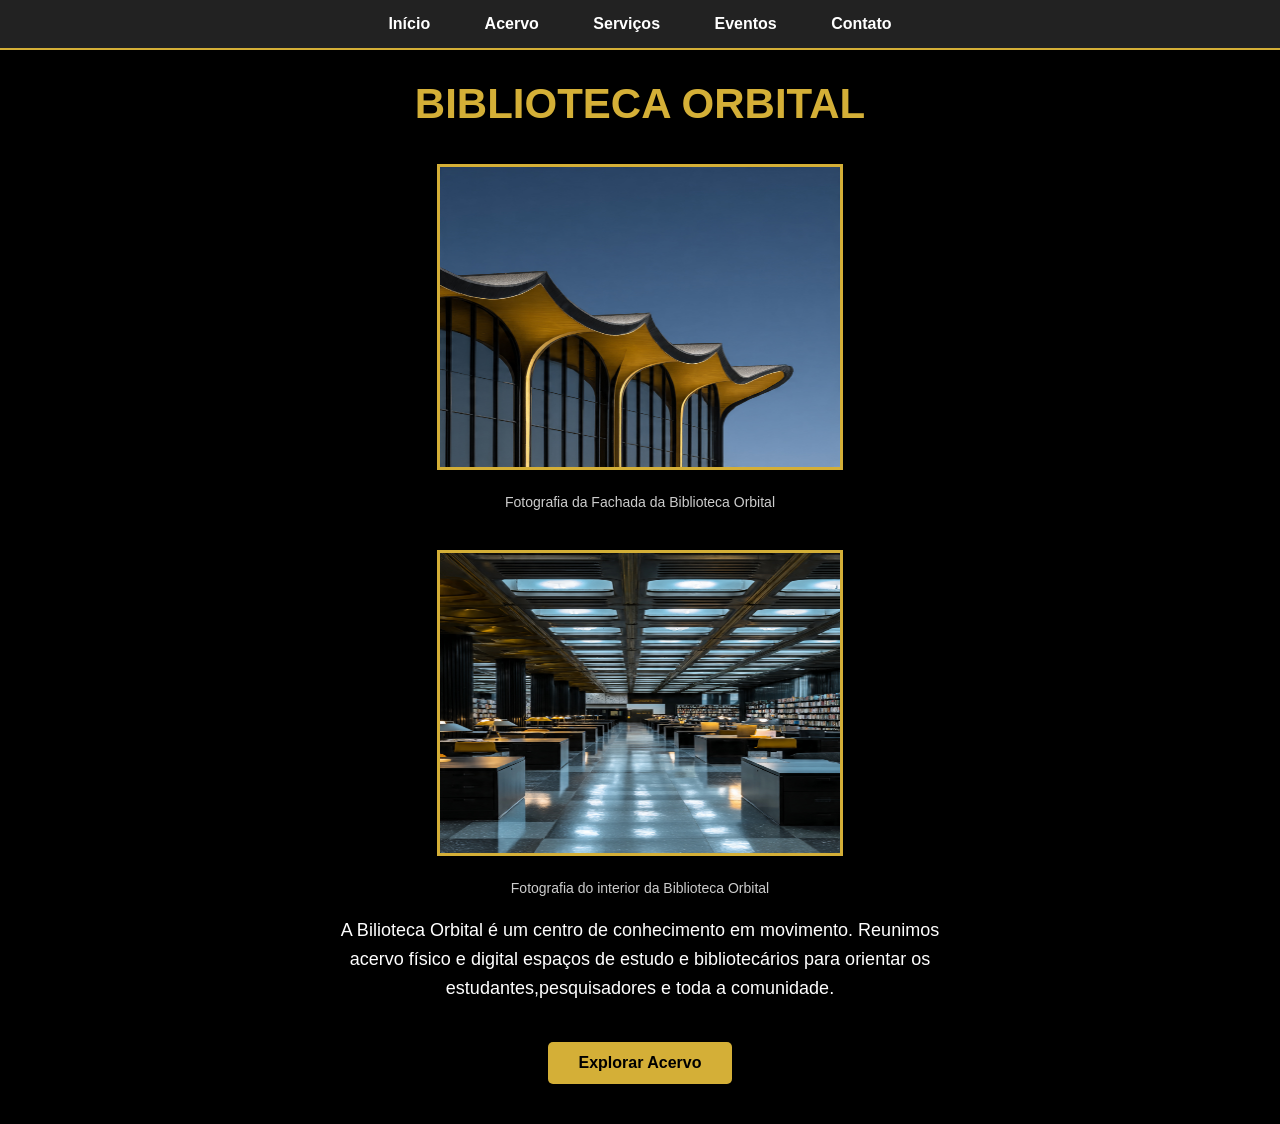
==== index.html @ 42d78357 "Renomeia home.html para index.html, e faz a mudança dentro de cada arquivo." ====
<!DOCTYPE html>
<html  lang="pt-BR">
<head>
    <meta charset="UTF-8">
	
    <title>Biblioteca Orbital</title>
	<style>
	    body { 
		background: #000;
		color: #FFF; 
		font-family:Arial, sans-serif;
		margin: 0;
		text-align: center;
		}
		
		h1 { 
		color: #D4AF37;
		font-size: 42px; 
		margin: 30px 0 10px 0;
		} 
		img { 
		width: 80%;
		max-width: 400px;
		border: 3px solid	#D4AF37; 
		margin: 20px 0; 
		}
		
		figcaption {
		    color: #CCCCCC;
		    font-size: 14px;
			margin-bottom: 20px;
		}
		.menu {
		
		 background: #222; 
		 padding: 15px; 
		 border-bottom: 2px solid  #D4AF37; 
	 } 
       .menu a { 
	   color: #FFF; 
	   text-decoration: none; 
	   margin: 0 25px; 
	   font-weight: bold; 
	   font-size: 16px;
   }
	   .menu a:hover { 
	   color: #D4AF37;
   }        
        p  {
		font-size: 18px;
		max-width: 600px; 
		margin: 20px auto;
		padding: 0 20px;
		line-height: 1.6; 
	}
	.btn {
        display: inline-block;
        background: #D4AF37;
        color: #000;
        padding: 12px 30px;
        text-decoration: none;
        font-weight: bold;
        border-radius: 5px;
        margin: 20px 0 40px 0;
        transition: filter 0.2s;
    }
        
        .btn:hover {
            filter: brightness(1.1);
        }
		
		
		@media (max-width: 480px) {
        h1 { font-size: 32px; }
	   .menu a { margin: 0 10px; display: inline-block; padding: 5px 0; }
       img { width: 95%; }
	   p { font-size: 16px; }
}
   
	</style>	

</head>
<body>
     <div>
            
    <div class="menu">
        <a href="index.html">Início</a>
        <a href="acervo.html">Acervo</a>
        <a href="servicos.html">Serviços</a>
        <a href="eventos.html">Eventos</a>
        <a href="contato.html">Contato</a>
		</div>
    </div>
    
    <div class="conteúdo">
        <h1>BIBLIOTECA ORBITAL</h1>
		
		<figure>
		<img src="img/contato.jpg" alt="Fachada da Biblioteca Orbital" width="480" height="300" />
        <figcaption>Fotografia da Fachada da Biblioteca Orbital </figcaption>
		
		    <img src="img/home.jpg" alt="Fotografia do interior da Biblioteca Orbital"width="400" height="300" >
		        <figcaption>Fotografia do interior da Biblioteca Orbital </figcaption>
		
		
		</figure>
        <p>A Bilioteca Orbital é um centro de conhecimento em movimento. Reunimos acervo físico e digital espaços de estudo e bibliotecários para orientar os estudantes,pesquisadores e toda a comunidade.</p>
		
        <a href="acervo.html" class="btn">Explorar Acervo</a>
    </div>
	
	
</body>

</html>
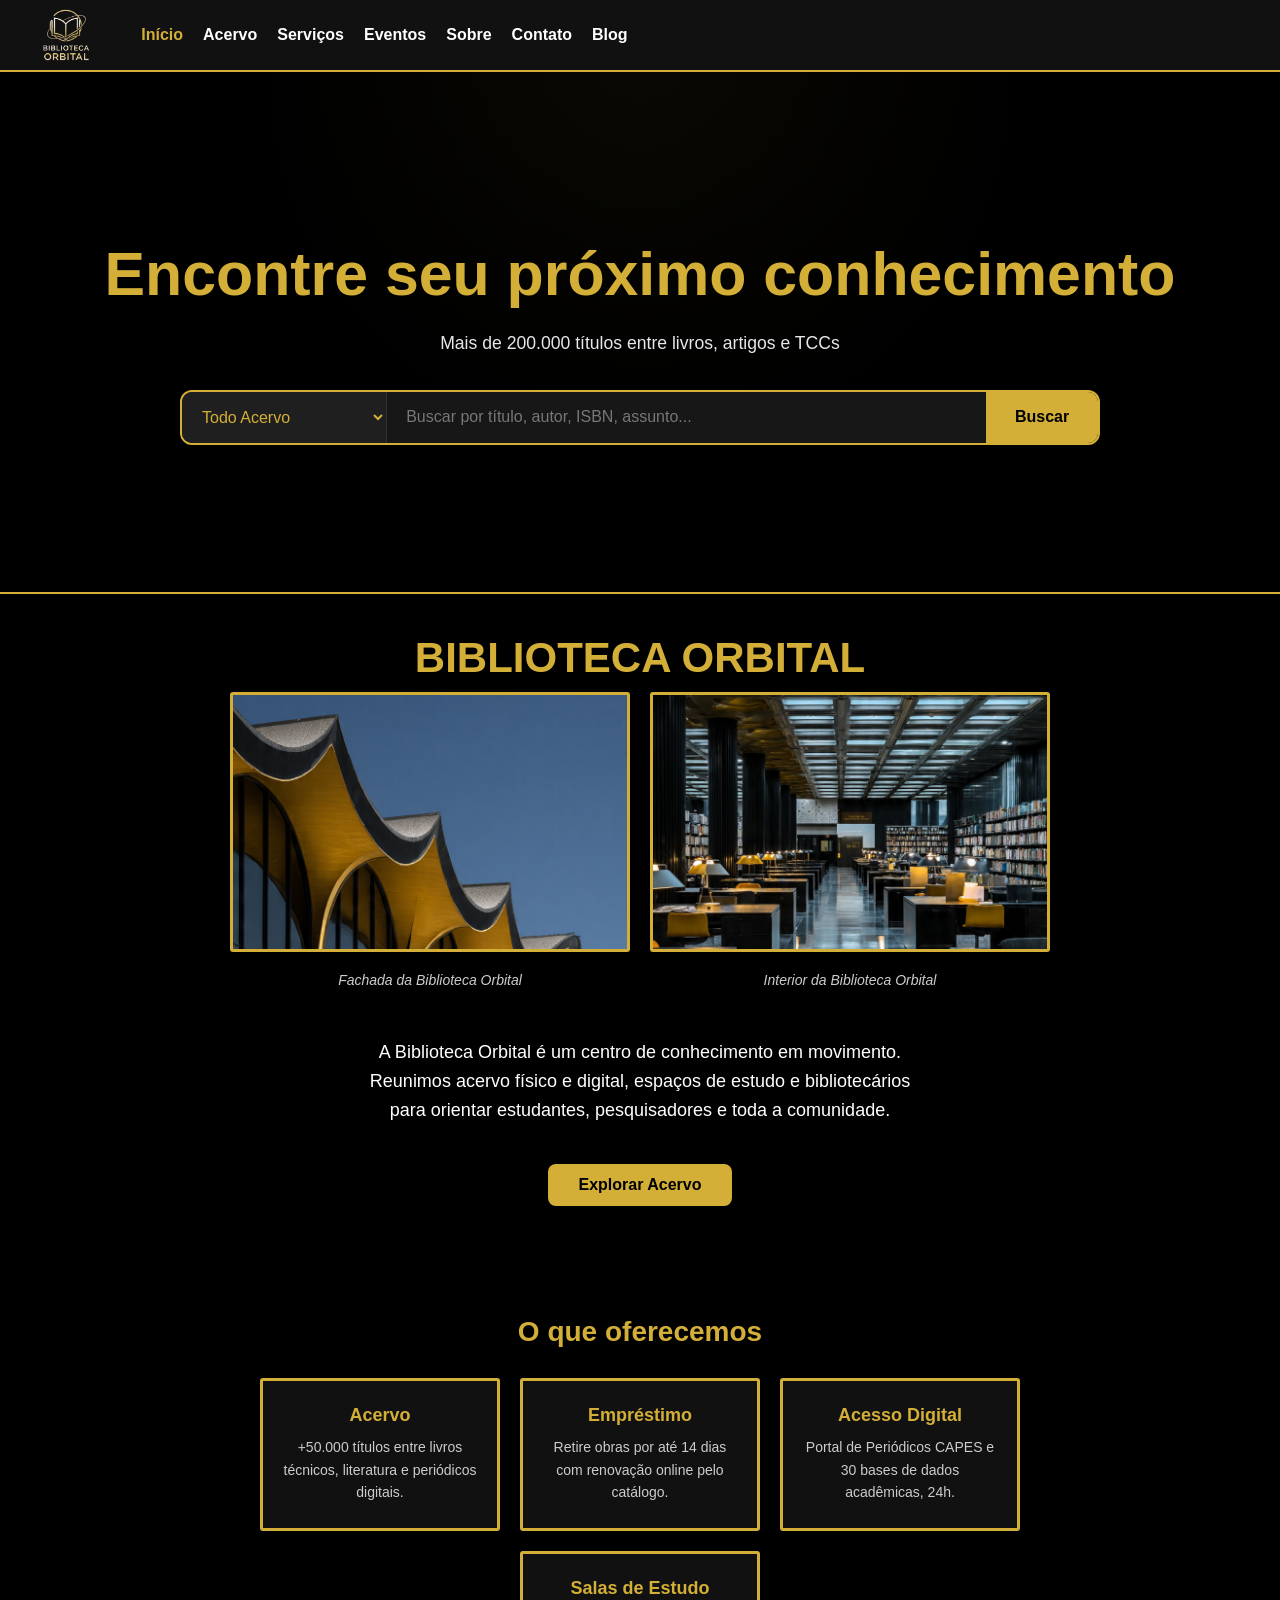
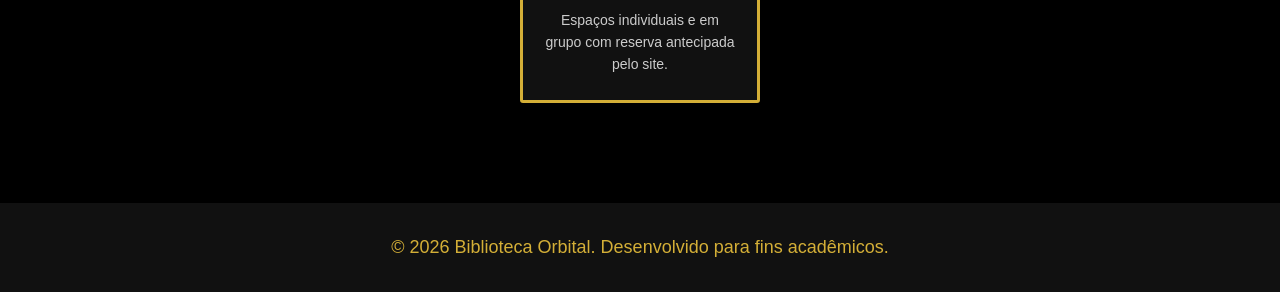
==== commit b7eda984: "Versão final do projeto" ====
--- a/index.html
+++ b/index.html
@@ -1,115 +1,102 @@
 <!DOCTYPE html>
-<html  lang="pt-BR">
+<html lang="pt-BR">
 <head>
     <meta charset="UTF-8">
-	
+    <meta name="viewport" content="width=device-width, initial-scale=1.0">
     <title>Biblioteca Orbital</title>
-	<style>
-	    body { 
-		background: #000;
-		color: #FFF; 
-		font-family:Arial, sans-serif;
-		margin: 0;
-		text-align: center;
-		}
-		
-		h1 { 
-		color: #D4AF37;
-		font-size: 42px; 
-		margin: 30px 0 10px 0;
-		} 
-		img { 
-		width: 80%;
-		max-width: 400px;
-		border: 3px solid	#D4AF37; 
-		margin: 20px 0; 
-		}
-		
-		figcaption {
-		    color: #CCCCCC;
-		    font-size: 14px;
-			margin-bottom: 20px;
-		}
-		.menu {
-		
-		 background: #222; 
-		 padding: 15px; 
-		 border-bottom: 2px solid  #D4AF37; 
-	 } 
-       .menu a { 
-	   color: #FFF; 
-	   text-decoration: none; 
-	   margin: 0 25px; 
-	   font-weight: bold; 
-	   font-size: 16px;
-   }
-	   .menu a:hover { 
-	   color: #D4AF37;
-   }        
-        p  {
-		font-size: 18px;
-		max-width: 600px; 
-		margin: 20px auto;
-		padding: 0 20px;
-		line-height: 1.6; 
-	}
-	.btn {
-        display: inline-block;
-        background: #D4AF37;
-        color: #000;
-        padding: 12px 30px;
-        text-decoration: none;
-        font-weight: bold;
-        border-radius: 5px;
-        margin: 20px 0 40px 0;
-        transition: filter 0.2s;
-    }
-        
-        .btn:hover {
-            filter: brightness(1.1);
-        }
-		
-		
-		@media (max-width: 480px) {
-        h1 { font-size: 32px; }
-	   .menu a { margin: 0 10px; display: inline-block; padding: 5px 0; }
-       img { width: 95%; }
-	   p { font-size: 16px; }
-}
-   
-	</style>	
-
+    <link rel="stylesheet" href="css/style.css">
 </head>
 <body>
-     <div>
-            
-    <div class="menu">
-        <a href="index.html">Início</a>
-        <a href="acervo.html">Acervo</a>
-        <a href="servicos.html">Serviços</a>
-        <a href="eventos.html">Eventos</a>
-        <a href="contato.html">Contato</a>
-		</div>
-    </div>
-    
-    <div class="conteúdo">
-        <h1>BIBLIOTECA ORBITAL</h1>
-		
-		<figure>
-		<img src="img/contato.jpg" alt="Fachada da Biblioteca Orbital" width="480" height="300" />
-        <figcaption>Fotografia da Fachada da Biblioteca Orbital </figcaption>
-		
-		    <img src="img/home.jpg" alt="Fotografia do interior da Biblioteca Orbital"width="400" height="300" >
-		        <figcaption>Fotografia do interior da Biblioteca Orbital </figcaption>
-		
-		
-		</figure>
-        <p>A Bilioteca Orbital é um centro de conhecimento em movimento. Reunimos acervo físico e digital espaços de estudo e bibliotecários para orientar os estudantes,pesquisadores e toda a comunidade.</p>
-		
-        <a href="acervo.html" class="btn">Explorar Acervo</a>
-    </div>
-	
-	
+    <header>
+        <a href="index.html" class="logo-link">
+            <img src="img/logo-orbital.png" alt="Logo da Biblioteca Orbital">
+        </a>
+        <nav>
+            <ul>
+                <li><a href="index.html" class="ativo">Início</a></li>
+                <li><a href="acervo.html">Acervo</a></li>
+                <li><a href="servicos.html">Serviços</a></li>
+                <li><a href="eventos.html">Eventos</a></li>
+                <li><a href="sobre.html">Sobre</a></li>
+                <li><a href="contato.html">Contato</a></li>
+                <li><a href="index-blog.html">Blog</a></li>
+            </ul>
+        </nav>
+    </header>
+
+    <main>
+        <section class="hero-busca">
+            <div class="hero-conteudo">
+                <h1>Encontre seu próximo conhecimento</h1>
+                <p>Mais de 200.000 títulos entre livros, artigos e TCCs</p>
+
+                <form class="busca-avancada" role="search" action="#" method="get">
+                    <div class="busca-wrapper">
+                        <select class="busca-filtro" aria-label="Filtrar tipo de material">
+                            <option value="todos">Todo Acervo</option>
+                            <option value="livros">Livros</option>
+                            <option value="artigos">Artigos Científicos</option>
+                            <option value="tcc">TCCs e Dissertações</option>
+                            <option value="periodicos">Periódicos</option>
+                        </select>
+
+                        <input
+                            type="search"
+                            class="busca-input"
+                            placeholder="Buscar por título, autor, ISBN, assunto..."
+                            aria-label="Campo de busca"
+                        >
+
+                        <button type="submit" class="busca-btn">Buscar</button>
+                    </div>
+                </form>
+            </div>
+        </section>
+
+        <section class="conteudo">
+            <h1>BIBLIOTECA ORBITAL</h1>
+
+            <div class="index-images">
+                <figure>
+                    <img src="img/contato.jpg" alt="Fachada da Biblioteca Orbital">
+                    <figcaption>Fachada da Biblioteca Orbital</figcaption>
+                </figure>
+                <figure>
+                    <img src="img/home.jpg" alt="Interior da Biblioteca Orbital">
+                    <figcaption>Interior da Biblioteca Orbital</figcaption>
+                </figure>
+            </div>
+
+            <p>A Biblioteca Orbital é um centro de conhecimento em movimento. Reunimos acervo físico e digital, espaços de estudo e bibliotecários para orientar estudantes, pesquisadores e toda a comunidade.</p>
+
+            <a href="acervo.html" class="btn">Explorar Acervo</a>
+        </section>
+
+        <section class="conteudo">
+            <h2>O que oferecemos</h2>
+            <div class="destaques">
+                <div class="destaque-card">
+                    <h3>Acervo</h3>
+                    <p>+50.000 títulos entre livros técnicos, literatura e periódicos digitais.</p>
+                </div>
+                <div class="destaque-card">
+                    <h3>Empréstimo</h3>
+                    <p>Retire obras por até 14 dias com renovação online pelo catálogo.</p>
+                </div>
+                <div class="destaque-card">
+                    <h3>Acesso Digital</h3>
+                    <p>Portal de Periódicos CAPES e 30 bases de dados acadêmicas, 24h.</p>
+                </div>
+                <div class="destaque-card">
+                    <h3>Salas de Estudo</h3>
+                    <p>Espaços individuais e em grupo com reserva antecipada pelo site.</p>
+                </div>
+            </div>
+        </section>
+    </main>
+
+    <footer>
+        <p>&copy; 2026 Biblioteca Orbital. Desenvolvido para fins acadêmicos.</p>
+    </footer>
 </body>
-
-</html>+</html>
--- a/css/style.css
+++ b/css/style.css
@@ -0,0 +1,700 @@
+* {
+    box-sizing: border-box;
+}
+
+:root {
+    --preto: #000;
+    --preto-claro: #111;
+    --cinza: #E5E7EB;
+    --cinza-suave: #cccccc;
+    --dourado: #D4AF37;
+}
+
+body {
+    background: var(--preto);
+    color: #FFF;
+    font-family: Arial, sans-serif;
+    margin: 0;
+    padding: 0;
+    text-align: center;
+    min-height: 100vh;
+    display: flex;
+    flex-direction: column;
+}
+
+main {
+    flex: 1;
+}
+
+h1 {
+    color: var(--dourado);
+    font-size: 42px;
+    margin: 20px 0 10px 0;
+}
+
+h2,
+h3 {
+    color: var(--dourado);
+    font-size: 28px;
+    margin-top: 30px;
+}
+
+figure {
+    margin: 20px auto;
+    text-align: center;
+}
+
+img {
+    width: 40%;
+    border: 3px solid var(--dourado);
+    margin: 0 auto 20px auto;
+    border-radius: 3px;
+    display: block;
+}
+
+figcaption {
+    color: var(--cinza-suave);
+    font-size: 14px;
+    margin-bottom: 20px;
+    font-style: italic;
+}
+
+header {
+    background: var(--preto-claro);
+    border-bottom: 2px solid var(--dourado);
+    display: flex;
+    align-items: center;
+    padding: 0 20px;
+    position: sticky;
+    top: 0;
+    z-index: 100;
+    gap: 20px;
+}
+
+header .logo-link {
+    display: flex;
+    align-items: center;
+    flex-shrink: 0;
+    text-decoration: none;
+}
+
+header .logo-link img {
+    height: 60px;
+    width: auto;
+    max-width: none;
+    border: none;
+    border-radius: 0;
+    margin: 5px 0;
+}
+
+nav ul {
+    display: flex;
+    list-style: none;
+    margin: 0;
+    padding: 0;
+    flex-wrap: wrap;
+}
+
+nav ul li a {
+    color: #FFF;
+    text-decoration: none;
+    padding: 15px 10px;
+    font-weight: bold;
+    font-size: 16px;
+    display: inline-block;
+    transition: all 0.2s ease;
+}
+
+nav ul li a:hover,
+nav ul li a.ativo,
+nav ul li a.active {
+    color: var(--dourado);
+}
+
+p {
+    font-size: 18px;
+    max-width: 600px;
+    margin: 20px auto;
+    padding: 0 20px;
+    line-height: 1.6;
+}
+
+ul,
+ol {
+    max-width: 600px;
+    margin: 20px auto;
+    text-align: left;
+    font-size: 18px;
+    line-height: 1.8;
+}
+
+li {
+    margin: 5px 0;
+}
+
+table {
+    width: 90%;
+    max-width: 800px;
+    margin: 30px auto;
+    border-collapse: collapse;
+    font-size: 16px;
+}
+
+th,
+td {
+    border: 3px solid var(--dourado);
+    padding: 12px;
+    text-align: left;
+}
+
+th {
+    background: var(--dourado);
+    color: #000;
+}
+
+tr:nth-child(even) {
+    background: var(--preto-claro);
+}
+
+.disponivel {
+    color: #4CAF50;
+    font-weight: bold;
+}
+
+.emprestado {
+    color: #F44336;
+    font-weight: bold;
+}
+
+.btn {
+    display: inline-block;
+    background: var(--dourado);
+    color: #000;
+    padding: 12px 30px;
+    text-decoration: none;
+    font-weight: bold;
+    border-radius: 8px;
+    margin: 20px 0 40px 0;
+    transition: filter 0.2s;
+}
+
+.btn:hover {
+    filter: brightness(1.1);
+}
+
+.conteudo,
+.conteúdo,
+.texto {
+    padding: 20px;
+    max-width: 860px;
+    margin: 0 auto;
+    text-align: center;
+}
+
+.texto {
+    text-align: left;
+}
+
+.texto p {
+    text-align: left;
+}
+
+.hero-busca {
+    min-height: 58vh;
+    display: flex;
+    align-items: center;
+    justify-content: center;
+    text-align: center;
+    padding: 4rem 1rem;
+    background:
+        linear-gradient(rgba(0, 0, 0, 0.78), rgba(0, 0, 0, 0.9)),
+        radial-gradient(circle at top, rgba(212, 175, 55, 0.22), transparent 45%);
+    border-bottom: 2px solid var(--dourado);
+}
+
+.hero-conteudo {
+    width: 100%;
+    max-width: 1100px;
+}
+
+.hero-conteudo h1 {
+    font-size: clamp(2.2rem, 5vw, 3.8rem);
+    color: var(--dourado);
+    margin-bottom: 1rem;
+}
+
+.hero-conteudo p {
+    max-width: 760px;
+    font-size: 1.1rem;
+    margin-bottom: 2rem;
+    color: var(--cinza);
+}
+
+.busca-avancada {
+    width: 100%;
+}
+
+.busca-wrapper {
+    display: flex;
+    align-items: stretch;
+    width: 100%;
+    max-width: 920px;
+    margin: 0 auto;
+    background: #171717;
+    border: 2px solid var(--dourado);
+    border-radius: 12px;
+    overflow: hidden;
+    transition: box-shadow 0.3s ease;
+}
+
+.busca-wrapper:focus-within {
+    box-shadow: 0 0 0 4px rgba(212, 175, 55, 0.2);
+}
+
+.busca-filtro {
+    min-width: 180px;
+    padding: 1rem;
+    background: #1f1f1f;
+    color: var(--dourado);
+    border: none;
+    border-right: 1px solid #333;
+    font-size: 1rem;
+    cursor: pointer;
+    outline: none;
+}
+
+.busca-input {
+    flex: 1;
+    min-width: 0;
+    padding: 1rem 1.2rem;
+    background: #171717;
+    color: var(--cinza);
+    border: none;
+    font-size: 1rem;
+    outline: none;
+}
+
+.busca-input::placeholder {
+    color: #777;
+}
+
+.busca-btn {
+    padding: 1rem 1.8rem;
+    background: var(--dourado);
+    color: #000;
+    border: none;
+    font-weight: bold;
+    font-size: 1rem;
+    cursor: pointer;
+    transition: filter 0.2s ease;
+}
+
+.busca-btn:hover {
+    filter: brightness(1.15);
+}
+
+.servicos-table {
+    width: 90%;
+    max-width: 800px;
+    margin: 30px auto;
+    border-collapse: collapse;
+    font-size: 16px;
+}
+
+.servicos-table th {
+    background: var(--dourado);
+    color: #000;
+    padding: 12px;
+    text-align: left;
+    border: 1px solid var(--dourado);
+}
+
+.servicos-table td {
+    border: 1px solid var(--dourado);
+    padding: 12px;
+    text-align: left;
+}
+
+.servicos-table tr:nth-child(even) {
+    background: var(--preto-claro);
+}
+
+.acervo-cards {
+    display: flex;
+    flex-wrap: wrap;
+    gap: 20px;
+    justify-content: center;
+    margin: 30px auto;
+    max-width: 860px;
+}
+
+.acervo-card {
+    background: var(--preto-claro);
+    border: 1px solid var(--dourado);
+    border-radius: 3px;
+    padding: 20px;
+    flex: 1;
+    min-width: 220px;
+    max-width: 260px;
+    text-align: left;
+}
+
+.acervo-card h3 {
+    font-size: 18px;
+    margin-top: 0;
+}
+
+.acervo-card p {
+    font-size: 15px;
+    margin: 8px 0 0 0;
+    padding: 0;
+    max-width: 100%;
+}
+
+.contato-info {
+    background: var(--preto-claro);
+    border: 1px solid var(--dourado);
+    border-radius: 5px;
+    padding: 30px;
+    margin: 30px auto;
+    text-align: left;
+}
+
+.contato-info p {
+    margin: 12px 0;
+}
+
+.contato-info strong {
+    color: var(--dourado);
+}
+
+.contato-wrapper {
+    display: flex;
+    align-items: stretch;
+    justify-content: space-between;
+    gap: 40px;
+    margin: 40px auto;
+    flex-wrap: wrap;
+    max-width: 800px;
+    text-align: left;
+}
+
+.contato-wrapper .contato-info {
+    margin: 0;
+    flex: 1;
+    min-width: 300px;
+}
+
+.contato-wrapper .contato-imagem {
+    flex: 1;
+    min-width: 280px;
+    display: flex;
+    flex-direction: column;
+    align-items: center;
+    justify-content: flex-start;
+}
+
+.contato-wrapper .contato-imagem img {
+    width: 100%;
+    max-width: 100%;
+    height: auto;
+    border: 5px solid var(--dourado);
+    border-radius: 8px;
+    margin: 0;
+}
+
+.form-contato {
+    background: var(--preto-claro);
+    border: 3px solid var(--dourado);
+    border-radius: 8px;
+    padding: 30px;
+    max-width: 600px;
+    margin: 30px auto;
+    text-align: left;
+}
+
+.form-contato h2 {
+    margin-top: 0;
+}
+
+.form-contato label {
+    display: block;
+    color: var(--dourado);
+    font-weight: bold;
+    margin-bottom: 6px;
+    margin-top: 16px;
+    font-size: 15px;
+}
+
+.form-contato input,
+.form-contato textarea,
+.form-contato select {
+    width: 100%;
+    padding: 10px 14px;
+    border: 3px solid var(--dourado);
+    border-radius: 8px;
+    background: #000;
+    color: #FFF;
+    font-size: 15px;
+    font-family: Arial, sans-serif;
+}
+
+.form-contato textarea {
+    resize: vertical;
+    min-height: 120px;
+}
+
+.form-contato button {
+    margin-top: 20px;
+}
+
+.index-images {
+    display: grid;
+    grid-template-columns: repeat(2, minmax(0, 1fr));
+    gap: 20px;
+    margin-bottom: 30px;
+}
+
+.index-images figure {
+    margin: 0;
+    width: 100%;
+}
+
+.index-images figure img {
+    width: 100%;
+    max-width: 100%;
+    height: 260px;
+    object-fit: cover;
+}
+
+.destaques {
+    display: flex;
+    flex-wrap: wrap;
+    gap: 20px;
+    justify-content: center;
+    margin: 30px auto;
+    max-width: 860px;
+}
+
+.destaque-card {
+    background: var(--preto-claro);
+    border: 3px solid var(--dourado);
+    border-radius: 3px;
+    padding: 24px 20px;
+    flex: 1;
+    min-width: 200px;
+    max-width: 240px;
+    text-align: center;
+}
+
+.destaque-card h3 {
+    font-size: 18px;
+    margin: 0 0 10px 0;
+}
+
+.destaque-card p {
+    font-size: 14px;
+    color: var(--cinza-suave);
+    margin: 0;
+    padding: 0;
+    max-width: 100%;
+}
+
+.galeria-sobre {
+    display: flex;
+    flex-wrap: wrap;
+    justify-content: center;
+    gap: 20px;
+    margin: 30px 0;
+}
+
+.galeria-sobre figure {
+    margin: 0;
+    max-width: 350px;
+}
+
+.galeria-sobre img {
+    width: 100%;
+    max-width: 100%;
+    border-radius: 8px;
+}
+
+.container {
+    max-width: 1200px;
+    margin: 50px auto;
+    padding: 0 20px;
+}
+
+.posts-grid {
+    display: grid;
+    grid-template-columns: repeat(auto-fit, minmax(280px, 1fr));
+    gap: 30px;
+}
+
+.post-card {
+    background-color: var(--preto-claro);
+    border: 1px solid var(--dourado);
+    border-radius: 8px;
+    overflow: hidden;
+    box-shadow: 0 4px 15px rgba(0, 0, 0, 0.3);
+    transition: transform 0.3s, box-shadow 0.3s;
+    display: flex;
+    flex-direction: column;
+}
+
+.post-card:hover {
+    transform: translateY(-5px);
+    box-shadow: 0 8px 25px rgba(212, 175, 55, 0.2);
+}
+
+.post-img {
+    height: 200px;
+    background-size: cover;
+    background-position: center;
+    flex-shrink: 0;
+}
+
+.post-content {
+    padding: 20px;
+    text-align: left;
+    flex: 1;
+    display: flex;
+    flex-direction: column;
+    overflow: hidden;
+}
+
+.post-content .category {
+    font-size: 12px;
+    text-transform: uppercase;
+    color: var(--dourado);
+    font-weight: bold;
+    letter-spacing: 1px;
+}
+
+.post-content h2 {
+    font-size: 20px;
+    margin: 10px 0;
+    color: var(--dourado);
+    word-break: break-word;
+    overflow-wrap: break-word;
+}
+
+.post-content p {
+    font-size: 15px;
+    color: var(--cinza-suave);
+    line-height: 1.6;
+    margin-bottom: 15px;
+    overflow-wrap: break-word;
+    word-break: break-word;
+    flex: 1;
+    max-width: 100%;
+    padding: 0;
+}
+
+.post-content .read-more {
+    color: var(--dourado);
+    text-decoration: none;
+    font-weight: bold;
+    font-size: 14px;
+    transition: color 0.2s;
+    margin-top: auto;
+}
+
+.post-content .read-more:hover {
+    color: #FFF;
+}
+
+footer,
+#footer {
+    background-color: var(--preto-claro);
+    color: var(--dourado);
+    text-align: center;
+    padding: 30px 20px;
+    margin-top: 50px;
+    font-size: 14px;
+}
+
+footer p,
+#footer p {
+    margin: 0;
+    max-width: 100%;
+}
+
+.redes-sociais {
+    display: flex;
+    justify-content: center;
+    gap: 20px;
+}
+
+.redes-sociais a {
+    color: var(--cinza);
+    font-size: 24px;
+    transition: color 0.3s ease, transform 0.3s ease;
+}
+
+.redes-sociais a:hover {
+    color: var(--dourado);
+    transform: translateY(-3px) scale(1.1);
+}
+
+@media (max-width: 768px) {
+    .busca-wrapper {
+        flex-direction: column;
+    }
+
+    .busca-filtro {
+        width: 100%;
+        border-right: none;
+        border-bottom: 1px solid #333;
+    }
+
+    .busca-btn {
+        width: 100%;
+    }
+}
+
+@media (max-width: 600px) {
+    h1 {
+        font-size: 28px;
+    }
+
+    h2,
+    h3 {
+        font-size: 22px;
+    }
+
+    nav ul li a {
+        padding: 14px 10px;
+        font-size: 14px;
+    }
+
+    table {
+        font-size: 13px;
+    }
+
+    th,
+    td {
+        padding: 8px 6px;
+    }
+
+    img {
+        width: 95%;
+    }
+
+    p {
+        font-size: 16px;
+    }
+
+    .contato-wrapper {
+        flex-direction: column;
+    }
+
+    .index-images {
+        grid-template-columns: 1fr;
+    }
+
+    .acervo-card,
+    .destaque-card {
+        max-width: 100%;
+    }
+}
